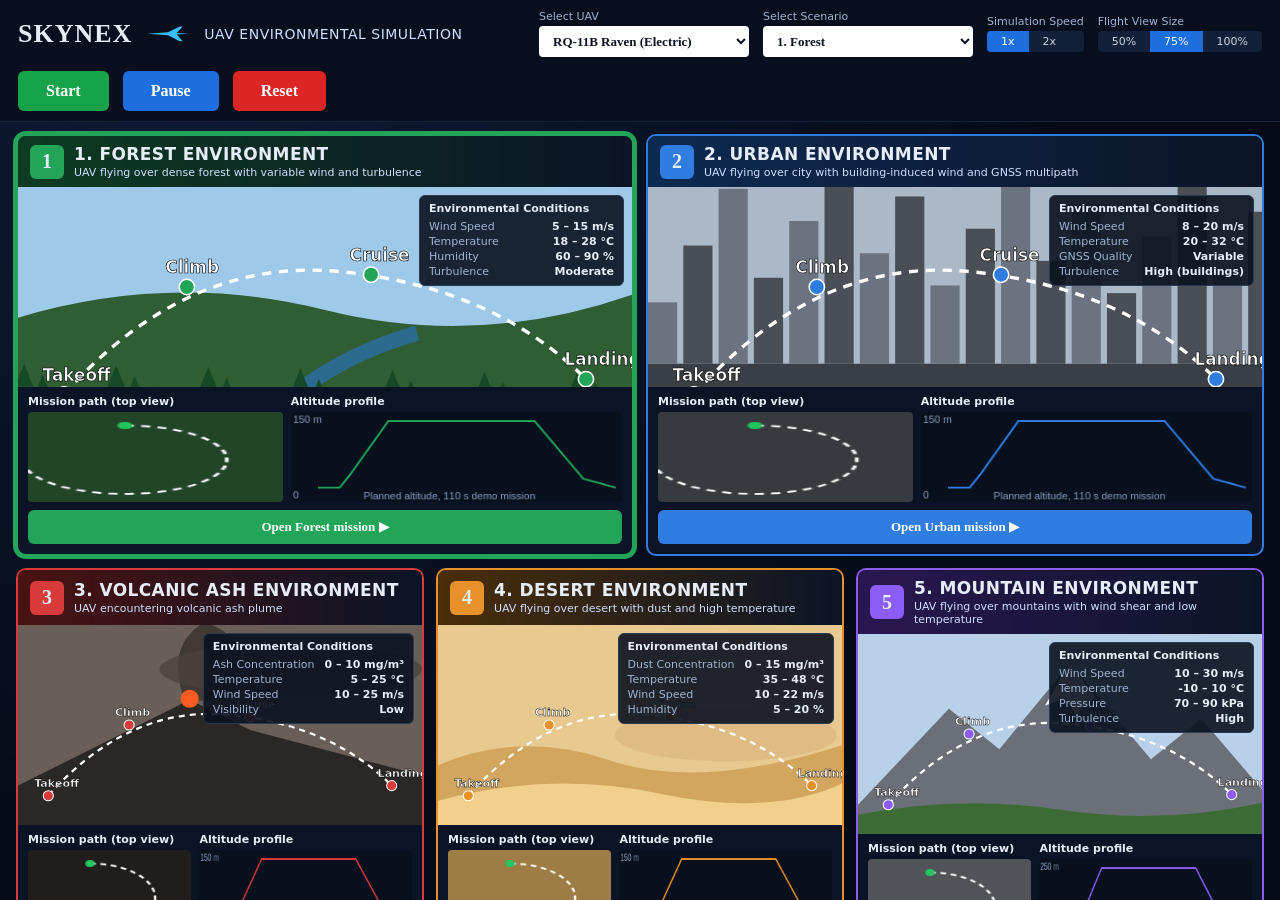
==== skynex-simulator/index.html @ a00cd4c3 "Add the SKYNEX UAV simulator with an offline single-file build Ship the app as a proper project (htm" ====
<!DOCTYPE html>
<html lang="en"><head><meta charset="utf-8"><title>SKYNEX 3D Simulator</title>
<meta name="viewport" content="width=device-width,initial-scale=1">
<link rel="stylesheet" href="css/app.css"></head><body>
<div id="app">
<header>
 <div class="logo">SKYNEX</div>
 <svg viewBox="0 0 60 24" width="50"><path d="M2 12L30 10L46 2L50 2L42 11L58 12L42 13L50 22L46 22L30 14Z" fill="#38bdf8"/></svg>
 <div class="ttl">UAV ENVIRONMENTAL MISSION SIMULATOR</div><div class="sp"></div>
 <div id="live"><i></i><span id="livet">DEMO SIMULATION</span></div>
 <div class="hb"><small>Mission Time</small><b id="mtime">00:00:00</b></div>
 <div class="hb"><small>Simulation Speed</small><div class="seg"><button id="sp1" class="on">1x</button><button id="sp2">2x</button></div></div>
 <div class="hb"><small>Flight View Size</small><div class="seg"><button data-vs="50">50%</button><button data-vs="75">75%</button><button data-vs="100">100%</button></div></div><button id="bFull" class="rst" title="Browser full screen" aria-label="Browser full screen">⛶</button><button id="bLobby" class="rst" title="Back to the scenario lobby">◀ Scenarios</button><button id="bPause" class="pause" aria-label="Pause simulation">⏸ Pause</button><button id="bReset" class="rst" aria-label="Reset simulation">⟳ Reset</button><button id="bGear" class="rst" title="Data source, manual control, terrain loaders" aria-label="Options">⚙</button>
</header>
<div id="main">
 <aside id="left">
  <div class="p"><div id="aimg"></div><h2 id="aname"></h2><div id="atype"></div><div id="aspec"></div></div>
  <div class="p"><h3>ENVIRONMENTAL CONDITIONS</h3><div id="env"></div></div>
  <div class="p evp"><h3>MISSION EVENTS</h3><div id="evl"></div></div>
 </aside>
 <section id="centre">
  <div id="banner" class="p"><div id="sicon"></div><div class="sd"><b id="sname"></b><small id="sdesc"></small></div><div id="steps"></div></div>
  <div id="view">
   <div id="tel"></div>
   <div id="cmp"><div id="dial"><span class="n">N</span><span class="e">E</span><span class="s">S</span><span class="w">W</span></div><svg id="cpl" viewBox="0 0 20 20"><path d="M10 2L15 17L10 14L5 17Z" fill="#fff"/></svg></div>
   <canvas id="mm" width="150" height="190"></canvas>
   <div id="camb"><button data-cam="chase" class="on">Chase</button><button data-cam="fpv">FPV</button><button data-cam="top">Top</button><button data-cam="free">Free</button></div>
   <div id="fl"></div><div id="warn"></div><div id="stale">STALE DATA — holding last known state</div>
  </div>
  <div id="tstrip"></div>
  <div id="bot"><div class="p"><h3>ENVIRONMENT VIEW <small>(Side View)</small></h3><canvas id="sv" width="900" height="200"></canvas></div>
   <div class="p"><h3>CAMERA VIEW <small>(Top View)</small></h3><canvas id="cvTop" width="320" height="180"></canvas></div></div>
 </section>
</div></div>
<div id="lobby"><div id="lh"><div class="logo">SKYNEX</div><svg viewBox="0 0 60 24" width="44"><path d="M2 12L30 10L46 2L50 2L42 11L58 12L42 13L50 22L46 22L30 14Z" fill="#38bdf8"/></svg><div class="ttl">UAV ENVIRONMENTAL SIMULATION</div><div class="sp"></div>
<label>Select UAV<select id="lac"><option value="EAGLE_EYE_MINI">Eagle Eye Mini (Petrol)</option><option value="RQ11B" selected>RQ-11B Raven (Electric)</option></select></label><label>Select Scenario<select id="lsc"></select></label>
<label>Simulation Speed<div class="seg"><button id="lsp1" class="on">1x</button><button id="lsp2">2x</button></div></label><label>Flight View Size<div class="seg"><button data-vs="50">50%</button><button data-vs="75">75%</button><button data-vs="100">100%</button></div></label><button class="act g" id="lStart">Start</button><button class="act b" id="lPause">Pause</button><button class="act r" id="lReset">Reset</button></div><div id="grid"></div></div>
<div id="ctl" class="box">
 <b>SKYNEX 3D · Laptop 2</b>
 <input id="url" value="ws://192.168.1.10:8000/ws/3d-simulator" spellcheck="false">
 <div class="row"><button id="bLive">Connect live</button><button id="bDemo" class="on">Demo mode</button></div>
 <button id="bMan">Manual control (sliders + drag)</button>
 <div class="row"><select id="ac"><option value="EAGLE_EYE_MINI">Eagle Eye Mini</option><option value="RQ11B">RQ-11B Raven</option></select>
 <select id="sc"><option>FOREST</option><option>URBAN</option><option>ASH</option><option>DESERT</option><option>MOUNTAIN</option></select></div>
 <input id="tok" placeholder="auth token (optional, sent as ?token=)">
 <button id="bRec">Replay last mission</button>
 <div class="row"><select id="spd"><option value="0.5">0.5x</option><option value="1" selected>1x</option><option value="2">2x</option><option value="4">4x</option></select><input id="glb" type="file" accept=".glb" title="Load a .glb for the current aircraft"></div>
 <div class="row"><select id="wx"><option>CLEAR</option><option>CLOUDY</option><option>RAIN</option><option>FOG</option><option>DUST</option></select><input id="tod" type="range" min="5" max="19" step=".25" value="11" title="Time of day (sun position)"></div>
 <select id="ql" title="Render quality (terrain detail + vegetation density); auto-lowers if FPS is poor"><option>HIGH</option><option>MED</option><option>LOW</option></select>
 <input id="ll" value="12.97,77.59" title="lat,lon used for real data when no live origin exists">
 <div class="row"><button id="bDEM">Real terrain (DEM)</button><button id="bOSM">OSM buildings/roads</button></div><button id="bSat">Satellite imagery</button>
 <small id="dsrc"></small>
 <input id="tif" type="file" accept=".tif,.tiff" title="GeoTIFF DEM in EPSG:4326 (lat/lon) covering the aircraft origin">
 <div class="row"><input id="hm" type="file" accept="image/*" title="Grayscale DEM heightmap covering 8x8 km"><input id="hmA" type="number" value="600" title="Elevation of white pixels (m)"></div>
 <small style="color:#8aa0c0">Selectors drive demo mode only; live frames decide aircraft and scenario. GLB: forward = -Z, name the propeller node "prop". Wheel = zoom. Drag any panel by its background to move it. Manual + Top camera: drag the aircraft on the map. Drop a .glb anywhere to load a model.</small>
</div>
<div id="man" class="box"></div>
<script src="vendor/three.min.js"></script>
<script src="vendor/GLTFLoader.js"></script>
<script src="vendor/geotiff.js"></script>
<script src="js/app.js"></script></body></html>
---- skynex-simulator/css/app.css ----
html,body{margin:0;height:100%;background:#050b17;overflow:hidden;font:12px 'Segoe UI',system-ui,sans-serif;color:#e6edf7}
canvas{display:block}
.ok{color:#4ade80}.st{color:#fbbf24}.off{color:#f87171}.scrub{cursor:ew-resize;border-bottom:1px dashed #7fd1ff;color:#fff;padding:0 2px}
.box{position:fixed;background:#0b1220f2;border:1px solid #2a3a55;border-radius:10px;padding:10px 12px;z-index:30;user-select:none}
#ctl{right:12px;top:64px;width:290px;display:none;gap:6px;align-content:start;max-height:calc(100vh - 76px);overflow:auto}#ctl.open{display:grid}
#ctl input,#ctl select,#ctl button{background:#13203a;color:#e6edf7;border:1px solid #2a3a55;border-radius:6px;padding:6px;font:inherit}
#ctl button{cursor:pointer}#ctl button.on{background:#0e7490}
.row{display:grid;grid-template-columns:1fr 1fr;gap:6px}
#man{right:314px;top:64px;width:250px;max-height:calc(100vh - 76px);overflow:auto;display:none}#man label{display:flex;justify-content:space-between;margin-top:5px}#man input[type=range]{width:100%}
#app{display:grid;grid-template-rows:56px minmax(0,1fr);height:100vh}
header{display:flex;align-items:center;gap:16px;padding:0 16px;background:#070f1f;border-bottom:1px solid #16243f}
.logo{font:700 26px 'Segoe UI';letter-spacing:1px}.ttl{color:#cfe0ff;font-size:14px;letter-spacing:.5px}.sp{flex:1}
#live{display:flex;align-items:center;gap:6px;color:#4ade80;font-size:11px;font-weight:600}#live i{width:9px;height:9px;border-radius:50%;background:currentColor}
.hb{display:grid;gap:2px;text-align:center}.hb small{color:#9fb2d0;font-size:10px}.hb b{font-size:16px}
.seg{display:flex;border-radius:4px;overflow:hidden;background:#13203a}.seg button{border:0;background:none;color:#cbd5e1;padding:4px 14px;cursor:pointer;font:inherit}.seg button.on{background:#1d6fe0;color:#fff}
header>button{border:0;border-radius:8px;color:#fff;padding:10px 20px;font:600 15px inherit;cursor:pointer}.pause{background:#dc2626}.pause.res{background:#16a34a}.rst{background:#2a3347}
#main{display:grid;grid-template-columns:268px minmax(0,1fr);gap:10px;padding:10px;min-height:0}
.p{background:#0b1426;border:1px solid #1b2a45;border-radius:8px;padding:10px;min-height:0}.p h3{margin:0 0 8px;font-size:12px;letter-spacing:.5px}.p h3 small{color:#9fb2d0;font-weight:400}
#left{display:grid;grid-template-rows:auto auto minmax(0,1fr);gap:10px;min-height:0}
#aimg{height:104px;display:grid;place-items:center;background:linear-gradient(#2c5688,#10223d);border-radius:6px}#aname{margin:8px 0 0;font-size:18px}#atype{color:#9fb2d0;margin-bottom:6px}
.sr,.er{display:flex;justify-content:space-between;padding:3px 0}.sr span,.er span:nth-child(2){color:#b6c4dc}.er{gap:8px}.er span:first-child{width:20px}.er span:nth-child(2){flex:1}
.evp{overflow:auto}.evr{display:grid;grid-template-columns:14px 42px 1fr;gap:6px;align-items:center;padding:3px 4px;border-radius:4px;color:#9fb2d0}.evr i{width:10px;height:10px;border-radius:50%;background:#475569}
.evr.done{color:#e6edf7}.evr.done i{background:#22c55e}.evr.cur{background:#7f1d1d;color:#fff}.evr.cur i{background:#ef4444}
#centre{display:grid;grid-template-rows:auto minmax(150px,1fr) clamp(112px,17vh,150px) clamp(120px,20vh,185px);gap:8px;min-height:0}
#banner{display:flex;align-items:center;gap:14px;padding:6px 12px}#sicon{font-size:30px;background:#12351f;border-radius:6px;padding:4px 10px}.sd{display:grid;min-width:280px;max-width:360px}.sd b{font-size:16px}.sd small{color:#b6c4dc}
#steps{flex:1;display:flex;position:relative}#steps::before{content:'';position:absolute;left:8%;right:8%;top:25px;height:2px;background:#334155}
.stp{flex:1;text-align:center;position:relative;color:#cbd5e1}.stp i{display:block;margin:6px auto 0;width:14px;height:14px;border-radius:50%;background:#e2e8f0;border:2px solid #0b1426;position:relative}.stp.done i{background:#22c55e}.stp.cur{color:#ff6b6b}.stp.cur i{background:#ef4444}
#view{position:relative;border:1px solid #1b2a45;border-radius:8px;overflow:hidden;min-height:0;background:#0b1220}
#tel{position:absolute;left:10px;top:10px;background:#0b1426cc;border:1px solid #2a3a55;border-radius:6px;padding:8px 12px;z-index:2;min-width:230px}#tel div{display:flex;justify-content:space-between;gap:20px;padding:1px 0}#tel span{color:#b6c4dc}
#cmp{position:absolute;right:176px;top:12px;width:104px;height:104px;z-index:2;pointer-events:none}
#dial{position:absolute;inset:0;border:2px solid #cbd5e1;border-radius:50%;background:#0b1426aa;font-weight:700}#dial span{position:absolute;font-size:11px}.n{top:2px;left:48%}.s{bottom:2px;left:48%}.e{right:5px;top:44%}.w{left:5px;top:44%}
#cpl{position:absolute;left:34px;top:34px;width:36px;height:36px}
#mm{position:absolute;right:10px;top:12px;width:150px;height:190px;border:1px solid #2a3a55;border-radius:6px;z-index:2;pointer-events:none}
#camb{position:absolute;right:10px;bottom:10px;display:flex;gap:4px;z-index:2}#camb button{background:#0b1426cc;border:1px solid #2a3a55;color:#cbd5e1;border-radius:6px;padding:4px 10px;cursor:pointer}#camb button.on{background:#1d6fe0;color:#fff}
#fl{position:absolute;left:10px;bottom:10px;z-index:2;background:#0b1426cc;border:1px solid #2a3a55;border-radius:6px;padding:6px 10px;max-width:300px;line-height:1.5}
#warn,#stale{position:absolute;left:50%;transform:translateX(-50%);padding:7px 18px;border-radius:8px;font-weight:700;display:none;z-index:3}#warn{top:10px;background:#b91c1c}#stale{top:48px;background:#b45309}
#tstrip{display:grid;grid-template-columns:repeat(7,1fr);grid-auto-rows:minmax(96px,1fr);gap:8px;min-height:0}
.tc{background:#0b1426;border:1px solid #1b2a45;border-radius:8px;padding:6px 8px;display:grid;grid-template-rows:auto auto minmax(0,1fr);min-height:0}.th{display:flex;gap:6px;align-items:center}.th small{color:#b6c4dc}.tc b{font-size:19px}.tc canvas{width:100%;height:100%;min-height:0}
#bot{display:grid;grid-template-columns:minmax(0,1fr) 300px;gap:8px;min-height:0}#bot .p{display:grid;grid-template-rows:auto minmax(0,1fr)}#sv,#cvTop{width:100%;height:100%;border-radius:4px;min-height:0}

#lobby{position:fixed;inset:0;z-index:60;background:radial-gradient(circle at 15% 0,#0d1b36,#050b17 62%);overflow:auto;display:none}#lobby.show{display:block}
#lh{display:flex;align-items:center;gap:14px;padding:10px 18px;background:#070f1f;border-bottom:1px solid #16243f;position:sticky;top:0;z-index:3;flex-wrap:wrap}
#lh label{display:grid;gap:3px;color:#9fb2d0;font-size:11px}#lh select{background:#fff;color:#0b1220;border:0;border-radius:4px;padding:7px 10px;font:600 13px 'Segoe UI';min-width:210px}
#lh .act{border:0;border-radius:6px;color:#fff;padding:11px 28px;font:700 16px 'Segoe UI';cursor:pointer}.g{background:#16a34a}.b{background:#1d6fe0}.r{background:#dc2626}
#grid{display:grid;grid-template-columns:repeat(6,1fr);gap:12px;padding:12px 16px}
.cd{grid-column:span 2;border:2px solid var(--c);border-radius:10px;background:#0b1426;overflow:hidden;display:grid;grid-template-rows:auto 200px auto auto;cursor:pointer;transition:transform .15s,box-shadow .15s}
.cd:nth-child(-n+2){grid-column:span 3}.cd:hover{transform:translateY(-2px);box-shadow:0 0 20px var(--c)}.cd.sel{box-shadow:0 0 0 3px var(--c)}
.ch{display:flex;gap:10px;align-items:center;padding:8px 12px;background:linear-gradient(90deg,var(--c2),#0b1426)}.cn{font:700 20px 'Segoe UI';background:var(--c);border-radius:6px;min-width:34px;height:34px;display:grid;place-items:center}
.ch b{font-size:17px;letter-spacing:.4px}.ch small{display:block;color:#cfe0ff;font-size:11px;margin-top:2px}
.ca{position:relative;overflow:hidden}.ca svg{width:100%;height:100%;display:block}
.cc{position:absolute;right:8px;top:8px;background:#0b1220e6;border:1px solid #2a3a55;border-radius:6px;padding:6px 9px;font-size:11px;min-width:185px}.cc h4{margin:0 0 4px;font-size:11px}.cc div{display:flex;justify-content:space-between;gap:10px;padding:1px 0}.cc span{color:#9fb2d0}
.cb{display:grid;grid-template-columns:1fr 1.3fr;gap:8px;padding:8px 10px}.cb h5{margin:0 0 4px;font-size:11px}.cb canvas{width:100%;height:90px;background:#08101e;border-radius:4px;display:block}
.open{margin:0 10px 10px;border:0;border-radius:6px;color:#fff;background:var(--c);padding:9px;font:700 13px 'Segoe UI';cursor:pointer}
@media(max-width:900px){#grid{grid-template-columns:1fr}.cd,.cd:nth-child(-n+2){grid-column:auto}}

/* flight view size: 50% / 75% = that share of the screen height (page scrolls for the rest); 100% = the flight view fills the whole screen under the header */
body.vs50{--vh:50vh}body.vs75{--vh:75vh}
body.vs50 #centre,body.vs75 #centre{grid-template-rows:auto var(--vh) clamp(112px,17vh,150px) clamp(120px,20vh,185px);overflow-y:auto;overflow-x:hidden}
body.vs100 #view{position:fixed;left:0;right:0;top:56px;bottom:0;z-index:25;border-radius:0;border:0}

/* narrower laptops / tablets: stack the columns instead of squeezing them */
@media(max-width:1180px){
 #main{grid-template-columns:1fr;overflow-y:auto}
 #left{grid-template-columns:1fr 1fr;grid-template-rows:auto auto}
 #left .evp{grid-column:span 2;max-height:170px}
 #bot{grid-template-columns:1fr}
}
@media(max-width:1000px){
 header{gap:8px;padding:0 8px}
 .ttl{display:none}
 header>button{padding:8px 12px;font-size:13px}
 .hb b{font-size:14px}.hb small{display:none}
 #tstrip{grid-template-columns:repeat(auto-fit,minmax(132px,1fr))}
 #camb{gap:3px}
 #tel{font-size:11px;min-width:190px}
 #mm{width:110px;height:140px}
 #cmp{right:132px;width:84px;height:84px}#cpl{left:24px;top:24px;width:32px;height:32px}
}
@media(max-width:720px){
 #left{grid-template-columns:1fr}#left .evp{grid-column:auto}
 #banner{flex-wrap:wrap}#steps{order:3;flex-basis:100%}
}
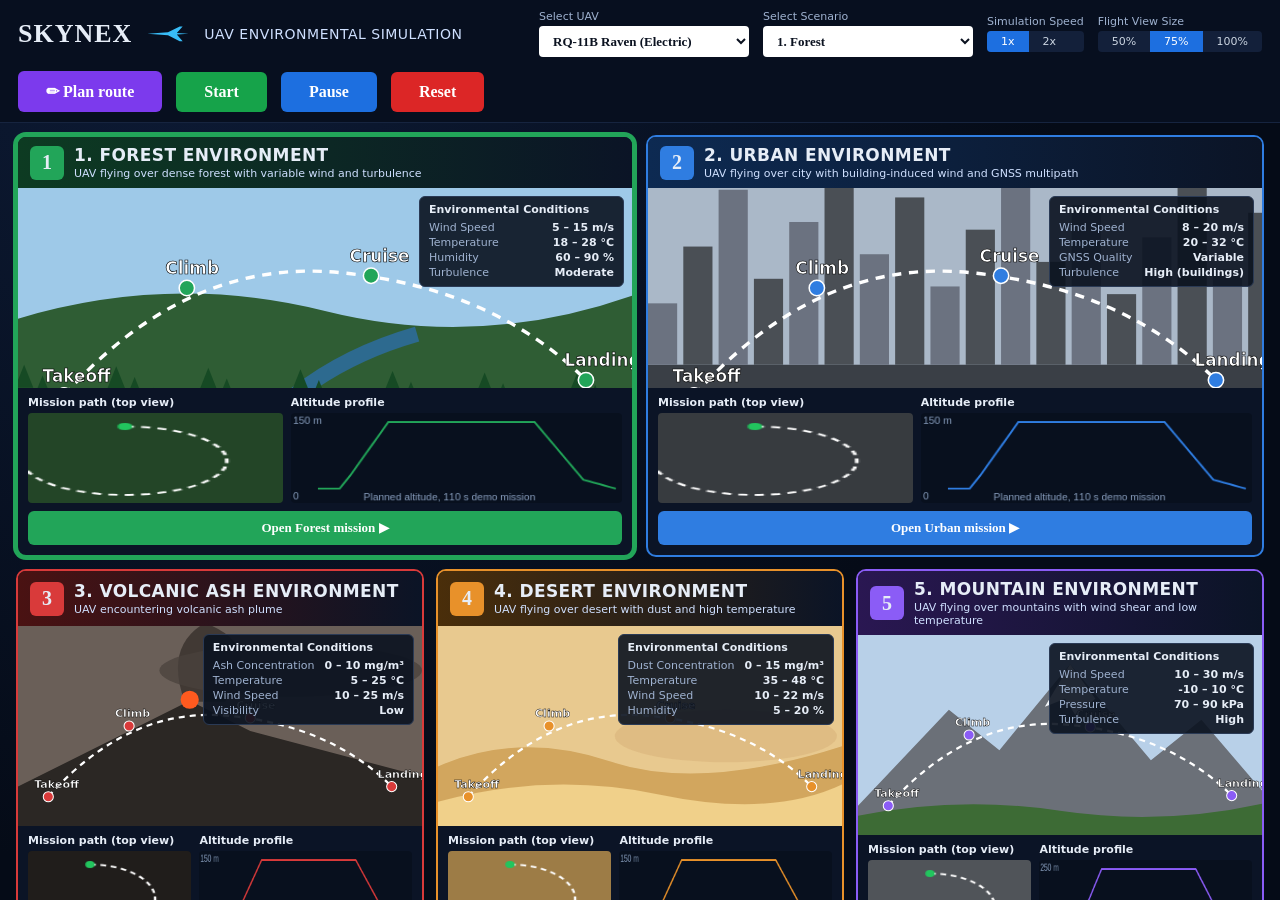
==== commit 15c37dfa: "Merge the complete build and restore the fixes it dropped The complete build added the link panel, m" ====
--- a/skynex-simulator/index.html
+++ b/skynex-simulator/index.html
@@ -1,5 +1,5 @@
 <!DOCTYPE html>
-<html lang="en"><head><meta charset="utf-8"><title>SKYNEX 3D Simulator</title>
+<html lang="en"><head><meta charset="utf-8"><link rel="manifest" href="manifest.webmanifest"><meta name="theme-color" content="#050b17"><title>SKYNEX 3D Simulator</title>
 <meta name="viewport" content="width=device-width,initial-scale=1">
 <link rel="stylesheet" href="css/app.css"></head><body>
 <div id="app">
@@ -10,7 +10,7 @@
  <div id="live"><i></i><span id="livet">DEMO SIMULATION</span></div>
  <div class="hb"><small>Mission Time</small><b id="mtime">00:00:00</b></div>
  <div class="hb"><small>Simulation Speed</small><div class="seg"><button id="sp1" class="on">1x</button><button id="sp2">2x</button></div></div>
- <div class="hb"><small>Flight View Size</small><div class="seg"><button data-vs="50">50%</button><button data-vs="75">75%</button><button data-vs="100">100%</button></div></div><button id="bFull" class="rst" title="Browser full screen" aria-label="Browser full screen">⛶</button><button id="bLobby" class="rst" title="Back to the scenario lobby">◀ Scenarios</button><button id="bPause" class="pause" aria-label="Pause simulation">⏸ Pause</button><button id="bReset" class="rst" aria-label="Reset simulation">⟳ Reset</button><button id="bGear" class="rst" title="Data source, manual control, terrain loaders" aria-label="Options">⚙</button>
+ <div class="hb"><small>Flight View Size</small><div class="seg"><button data-vs="50">50%</button><button data-vs="75">75%</button><button data-vs="100">100%</button></div></div><div class="hb"><small>Link</small><b id="lnk" style="font-size:12px;font-weight:600">local</b></div><button id="bLog" class="rst" style="padding:10px 12px" title="Alert log and tools (L)" aria-label="Alert log and tools">📋</button><button id="bHelp" class="rst" style="padding:10px 12px" title="Keys (H)" aria-label="Keyboard shortcuts">?</button><button id="bFull" class="rst" title="Browser full screen" aria-label="Browser full screen">⛶</button><button id="bLobby" class="rst" title="Back to the scenario lobby">◀ Scenarios</button><button id="bPause" class="pause" aria-label="Pause simulation">⏸ Pause</button><button id="bReset" class="rst" aria-label="Reset simulation">⟳ Reset</button><button id="bGear" class="rst" title="Data source, manual control, terrain loaders" aria-label="Options">⚙</button>
 </header>
 <div id="main">
  <aside id="left">
@@ -34,7 +34,15 @@
 </div></div>
 <div id="lobby"><div id="lh"><div class="logo">SKYNEX</div><svg viewBox="0 0 60 24" width="44"><path d="M2 12L30 10L46 2L50 2L42 11L58 12L42 13L50 22L46 22L30 14Z" fill="#38bdf8"/></svg><div class="ttl">UAV ENVIRONMENTAL SIMULATION</div><div class="sp"></div>
 <label>Select UAV<select id="lac"><option value="EAGLE_EYE_MINI">Eagle Eye Mini (Petrol)</option><option value="RQ11B" selected>RQ-11B Raven (Electric)</option></select></label><label>Select Scenario<select id="lsc"></select></label>
-<label>Simulation Speed<div class="seg"><button id="lsp1" class="on">1x</button><button id="lsp2">2x</button></div></label><label>Flight View Size<div class="seg"><button data-vs="50">50%</button><button data-vs="75">75%</button><button data-vs="100">100%</button></div></label><button class="act g" id="lStart">Start</button><button class="act b" id="lPause">Pause</button><button class="act r" id="lReset">Reset</button></div><div id="grid"></div></div>
+<label>Simulation Speed<div class="seg"><button id="lsp1" class="on">1x</button><button id="lsp2">2x</button></div></label><label>Flight View Size<div class="seg"><button data-vs="50">50%</button><button data-vs="75">75%</button><button data-vs="100">100%</button></div></label><button class="act b" id="bRoute" style="background:#7c3aed">✏ Plan route</button><button class="act g" id="lStart">Start</button><button class="act b" id="lPause">Pause</button><button class="act r" id="lReset">Reset</button></div><div id="grid"></div></div>
+<div id="alp" class="box"><b>Alert log &amp; tools</b>
+<div class="row"><button id="tShot">📷 Screenshot</button><button id="tRep">📄 Mission report</button></div>
+<div class="row"><button id="tSave">💾 Save recording</button><button id="tLoad">📂 Load recording</button></div><input id="tFile" type="file" accept=".json" style="display:none">
+<div class="row"><button id="tSnd">🔕 Audio cues: off</button><button id="tClr">Clear log</button></div><div class="row"><button id="tUnit">Units: metric</button><button id="tPerf">Perf HUD: off</button></div><div id="alg"></div></div>
+<div id="scrub" class="box" style="left:50%;bottom:12px;transform:translateX(-50%);width:min(520px,80vw);display:none"><small id="scl"></small><input type="range" id="scr" min="0" max="1" value="0" style="width:100%"></div>
+<div id="perf" class="box" style="left:12px;bottom:12px;display:none;font:11px monospace"></div>
+<div id="rte"><div class="p" style="width:min(680px,94vw)"><h3>Plan a route <small>click to add waypoints (first click = takeoff, max 10)</small></h3><canvas id="rc" width="640" height="640" style="width:100%;background:#0b1426;border-radius:6px;cursor:crosshair"></canvas><div id="rinfo" style="margin:6px 0;color:#b6c4dc;font-size:12px"></div><div class="row"><button id="rUndo">Undo</button><button id="rClr">Clear</button></div><div class="row" style="margin-top:6px"><button id="rFly" style="background:#16a34a">Fly this route</button><button id="rClose">Close</button></div></div></div>
+<div id="kb"><div class="p" style="max-width:420px"><h3>Keyboard</h3><div class="sr"><span>1 / 2 / 3 / 4</span><b>Chase / FPV / Top / Free camera</b></div><div class="sr"><span>Mouse wheel</span><b>Zoom</b></div><div class="sr"><span>L</span><b>Alert log and tools</b></div><div class="sr"><span>H or ?</span><b>This help</b></div><div class="sr"><span>Drag a panel</span><b>Move it</b></div><small>Click anywhere to close</small></div></div>
 <div id="ctl" class="box">
  <b>SKYNEX 3D · Laptop 2</b>
  <input id="url" value="ws://192.168.1.10:8000/ws/3d-simulator" spellcheck="false">
@@ -58,4 +66,4 @@
 <script src="vendor/three.min.js"></script>
 <script src="vendor/GLTFLoader.js"></script>
 <script src="vendor/geotiff.js"></script>
-<script src="js/app.js"></script></body></html>
+<script src="js/core.js"></script><script src="js/app.js"></script></body></html>
--- a/skynex-simulator/css/app.css
+++ b/skynex-simulator/css/app.css
@@ -58,6 +58,13 @@
 body.vs50 #centre,body.vs75 #centre{grid-template-rows:auto var(--vh) clamp(112px,17vh,150px) clamp(120px,20vh,185px);overflow-y:auto;overflow-x:hidden}
 body.vs100 #view{position:fixed;left:0;right:0;top:56px;bottom:0;z-index:25;border-radius:0;border:0}
 
+#lnk{color:#e6edf7}#alp{right:12px;top:64px;width:340px;max-height:70vh;overflow:auto;display:none}#alp button{background:#13203a;color:#e6edf7;border:1px solid #2a3a55;border-radius:6px;padding:6px;font:inherit;cursor:pointer}#alp .row{margin-top:6px}
+#alp .al{display:grid;grid-template-columns:64px 1fr;gap:6px;padding:3px 0;border-bottom:1px solid #16243f;font-size:11px}.crit{color:#f87171}.warn2{color:#fbbf24}
+#kb{position:fixed;inset:0;z-index:80;background:#050b17ee;display:none;place-items:center}#kb.show{display:grid}
+
+#view canvas{touch-action:none}#rte{position:fixed;inset:0;z-index:90;background:#050b17ee;display:none;place-items:center}#rte.show{display:grid}#rte button{background:#13203a;color:#e6edf7;border:1px solid #2a3a55;border-radius:6px;padding:8px;font:inherit;cursor:pointer}#rte .row{display:grid;grid-template-columns:1fr 1fr;gap:6px}
+
+
 /* narrower laptops / tablets: stack the columns instead of squeezing them */
 @media(max-width:1180px){
  #main{grid-template-columns:1fr;overflow-y:auto}
@@ -66,7 +73,7 @@
  #bot{grid-template-columns:1fr}
 }
 @media(max-width:1000px){
- header{gap:8px;padding:0 8px}
+ header{gap:8px;padding:0 8px;overflow-x:auto}
  .ttl{display:none}
  header>button{padding:8px 12px;font-size:13px}
  .hb b{font-size:14px}.hb small{display:none}
@@ -75,6 +82,7 @@
  #tel{font-size:11px;min-width:190px}
  #mm{width:110px;height:140px}
  #cmp{right:132px;width:84px;height:84px}#cpl{left:24px;top:24px;width:32px;height:32px}
+ #alp{width:min(320px,92vw)}
 }
 @media(max-width:720px){
  #left{grid-template-columns:1fr}#left .evp{grid-column:auto}
